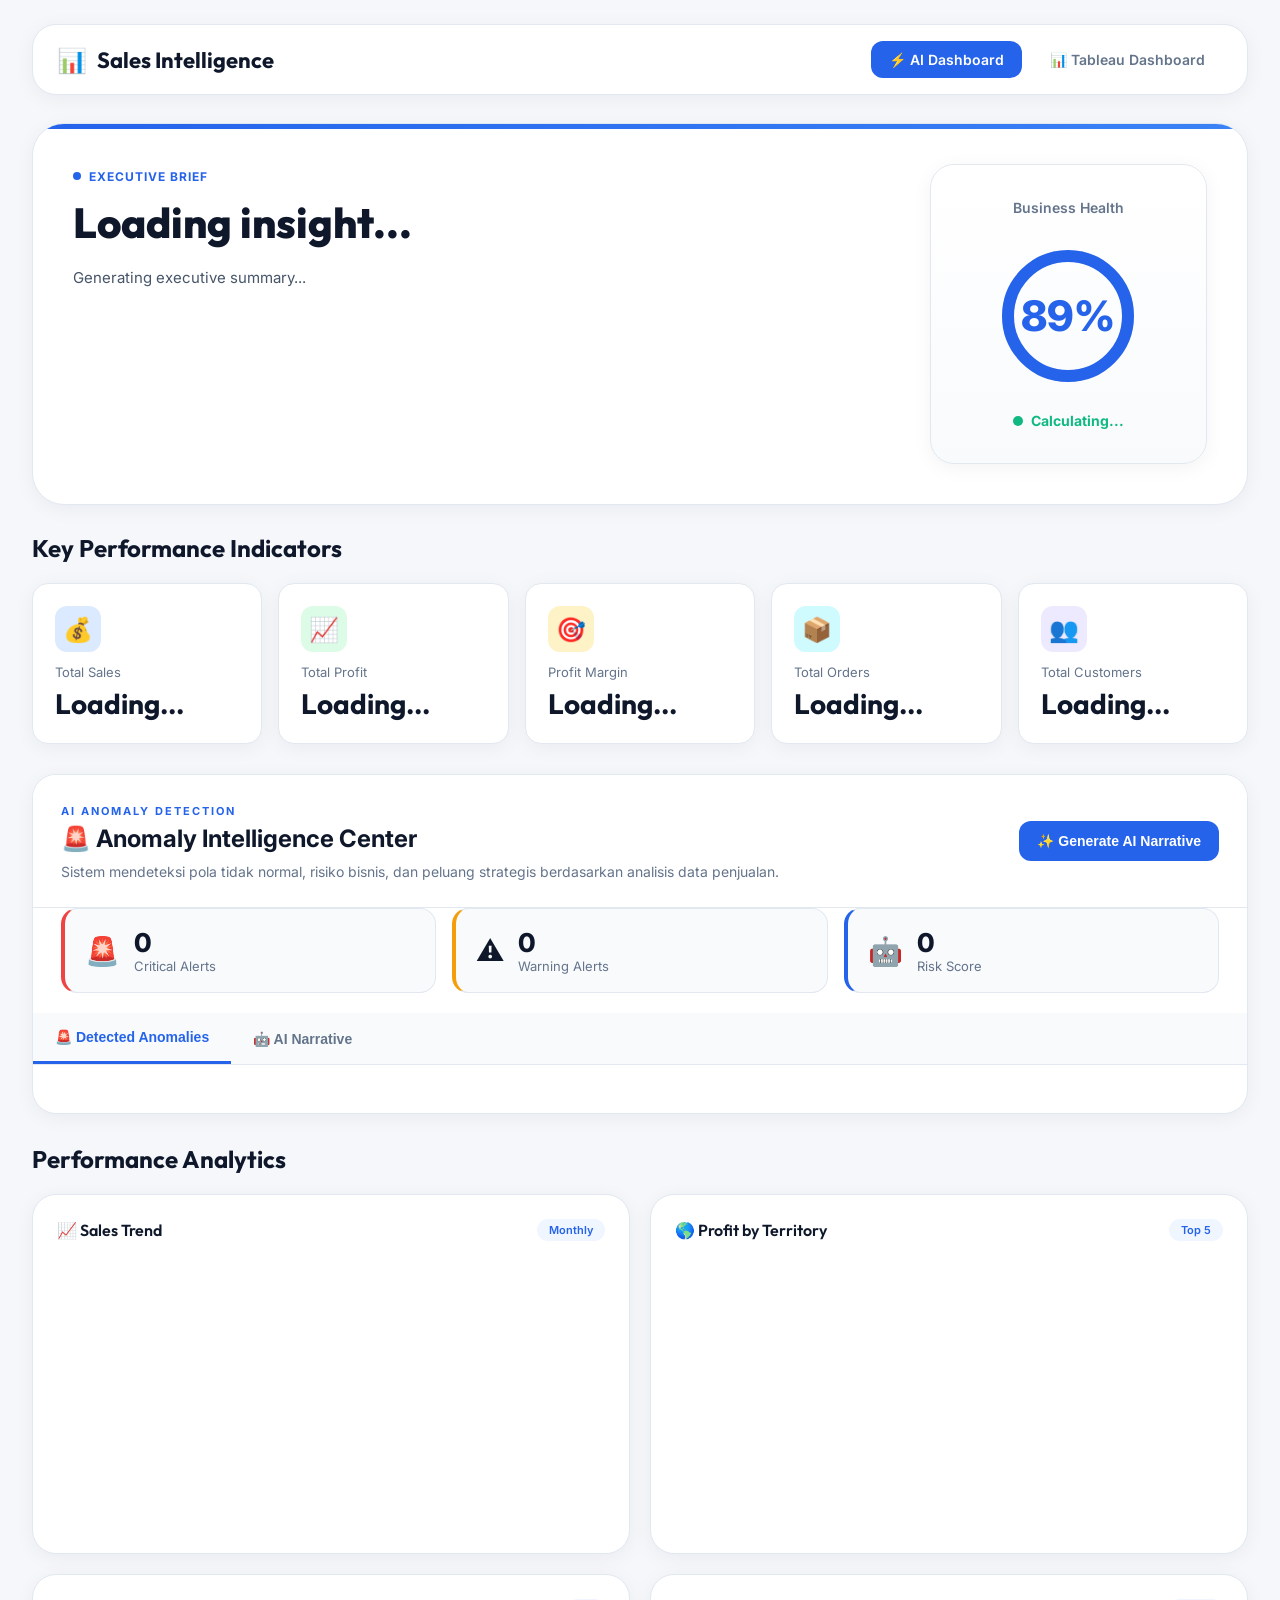
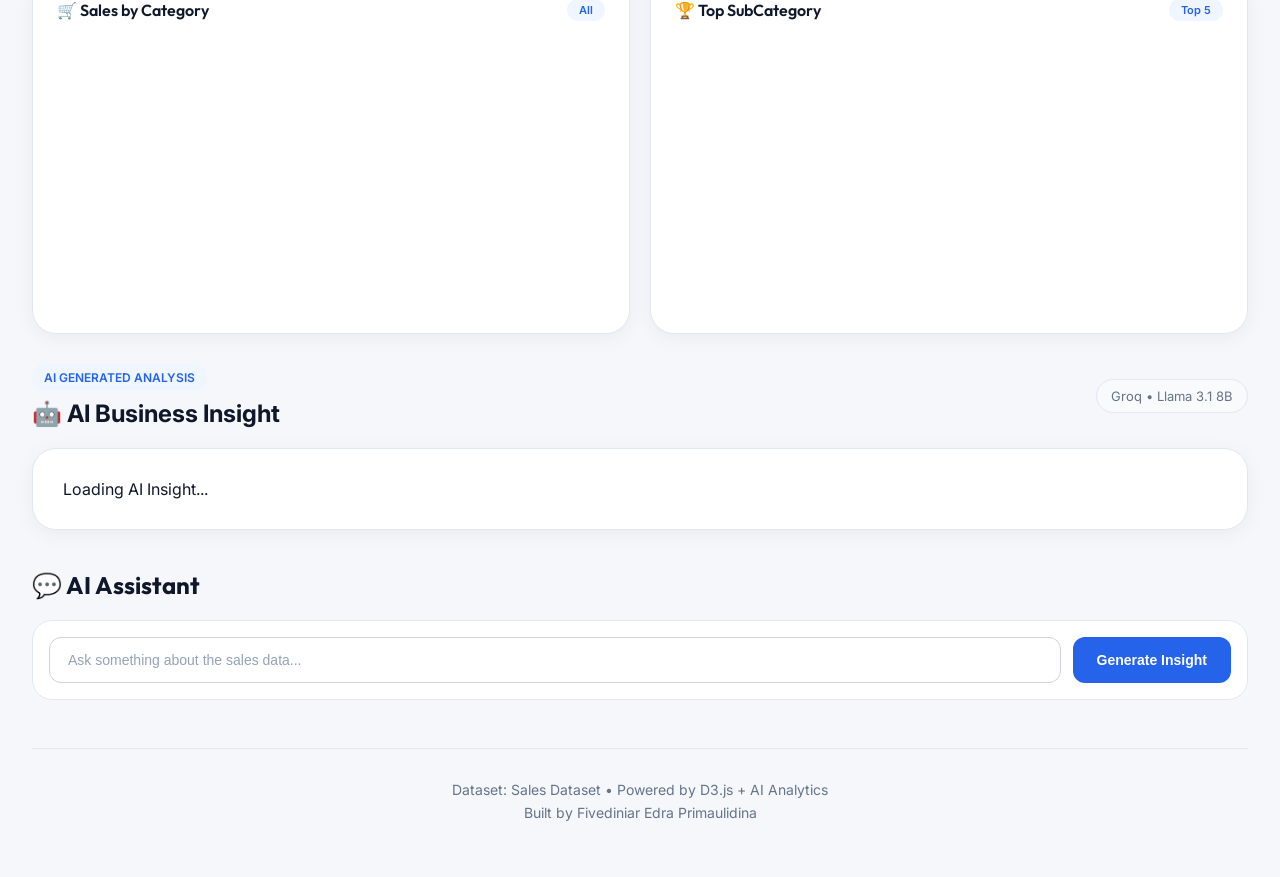
==== index.html @ 56bba413 "Add files via upload" ====
<!DOCTYPE html>

<html lang="en">

<head>

    <meta charset="UTF-8">

    <meta name="viewport" content="width=device-width, initial-scale=1.0">

    <title>
        Sales Intelligence Dashboard
    </title>

    <meta name="description"
        content="AI-powered sales analytics dashboard with real-time insights, KPIs, and business risk intelligence.">

    <link rel="preconnect" href="https://fonts.googleapis.com">
    <link rel="preconnect" href="https://fonts.gstatic.com" crossorigin>
    <link
        href="https://fonts.googleapis.com/css2?family=Inter:wght@400;500;600;700;800&family=Outfit:wght@600;700;800&display=swap"
        rel="stylesheet">

    <link rel="stylesheet" href="css/style.css">

    <script src="https://d3js.org/d3.v7.min.js"></script>

</head>

<body>

    <!-- ==========================
     NAVBAR
    =========================== -->

    <header class="navbar" id="navbar">

        <div class="logo">
            <span class="logo-icon">📊</span>
            <span>Sales Intelligence</span>
        </div>

        <nav>

            <a href="index.html" class="active" id="nav-dashboard">
                <span class="nav-icon">⚡</span>
                AI Dashboard
            </a>

            <a href="tableau.html" id="nav-tableau">
                <span class="nav-icon">📊</span>
                Tableau Dashboard
            </a>

        </nav>

    </header>

    <!-- ==========================
     EXECUTIVE BRIEF
    =========================== -->

    <section class="hero" id="heroSection">

        <div class="hero-left">

            <span class="tag">
                <span class="tag-dot"></span>
                EXECUTIVE BRIEF
            </span>

            <h1 id="hookTitle">
                Loading insight...
            </h1>

            <p id="executiveSummary">
                Generating executive summary...
            </p>

        </div>

        <div class="hero-right">

            <div class="score-card" id="scoreCard">

                <div class="score-label">
                    Business Health
                </div>

                <div class="score-ring">

                    <svg viewBox="0 0 160 160">

                        <circle class="ring-bg" cx="80" cy="80" r="60">
                        </circle>

                        <circle id="healthRing" class="ring-progress" cx="80" cy="80" r="60">
                        </circle>

                    </svg>

                    <h2 id="businessHealth">
                        89%
                    </h2>

                </div>

                <div class="score-status" id="healthStatus">
                    Calculating...
                </div>

            </div>

        </div>

    </section>

    <!-- ==========================
     KPI SECTION
    =========================== -->

    <section id="kpiSection">

        <h2 class="section-heading">
            Key Performance Indicators
        </h2>

        <div class="kpi-grid">

            <div class="kpi-card" id="kpiSales">
                <div class="kpi-icon kpi-icon-sales">💰</div>
                <p>Total Sales</p>
                <h2 id="totalSales">Loading...</h2>
            </div>

            <div class="kpi-card" id="kpiProfit">
                <div class="kpi-icon kpi-icon-profit">📈</div>
                <p>Total Profit</p>
                <h2 id="totalProfit">Loading...</h2>
            </div>

            <div class="kpi-card" id="kpiMargin">
                <div class="kpi-icon kpi-icon-margin">🎯</div>
                <p>Profit Margin</p>
                <h2 id="profitMargin">Loading...</h2>
            </div>

            <div class="kpi-card" id="kpiOrders">
                <div class="kpi-icon kpi-icon-orders">📦</div>
                <p>Total Orders</p>
                <h2 id="totalOrders">Loading...</h2>
            </div>

            <div class="kpi-card" id="kpiCustomers">
                <div class="kpi-icon kpi-icon-customers">👥</div>
                <p>Total Customers</p>
                <h2 id="totalCustomers">Loading...</h2>
            </div>

        </div>

    </section>

    <!-- ==========================
     RISK MONITOR
    =========================== -->

    <!-- ==========================
     ANOMALY DETECTION
=========================== -->

    <section class="anomaly-section">

        <div class="anomaly-header">

            <div>

                <span class="section-tag">

                    AI ANOMALY DETECTION

                </span>

                <h2>

                    🚨 Anomaly Intelligence Center

                </h2>

                <p class="anomaly-subtitle">

                    Sistem mendeteksi pola tidak normal,
                    risiko bisnis, dan peluang strategis
                    berdasarkan analisis data penjualan.

                </p>

            </div>

            <button id="generateNarrative">

                ✨ Generate AI Narrative

            </button>

        </div>

        <!-- SUMMARY -->

        <div class="anomaly-summary">

            <div class="summary-card critical">

                <span class="summary-icon">
                    🚨
                </span>

                <div>

                    <h3 id="criticalCount">

                        0

                    </h3>

                    <p>
                        Critical Alerts
                    </p>

                </div>

            </div>

            <div class="summary-card warning">

                <span class="summary-icon">
                    ⚠️
                </span>

                <div>

                    <h3 id="warningCount">

                        0

                    </h3>

                    <p>
                        Warning Alerts
                    </p>

                </div>

            </div>

            <div class="summary-card info">

                <span class="summary-icon">
                    🤖
                </span>

                <div>

                    <h3 id="anomalyScore">

                        0

                    </h3>

                    <p>
                        Risk Score
                    </p>

                </div>

            </div>

        </div>

        <!-- TAB -->

        <div class="anomaly-tabs">

            <button class="tab-btn active" onclick="showTab('anomaly')">

                🚨 Detected Anomalies

            </button>

            <button class="tab-btn" onclick="showTab('narrative')">

                🤖 AI Narrative

            </button>

        </div>

        <!-- ANOMALIES -->

        <div id="anomalyContainer" class="tab-content">

        </div>

        <!-- AI NARRATIVE -->

        <div id="narrativeContainer" class="tab-content" style="display:none;">

            <div class="ai-narrative">

                <h3>

                    🤖 AI Executive Analysis

                </h3>

                <p>

                    Klik tombol
                    <strong>
                        Generate AI Narrative
                    </strong>

                    untuk membuat analisis bisnis
                    otomatis berdasarkan data
                    penjualan dan anomali yang
                    terdeteksi.

                </p>

            </div>

        </div>

    </section>

    <!-- ==========================
     PERFORMANCE ANALYTICS
    =========================== -->

    <section id="analyticsSection">

        <h2 class="section-heading">
            Performance Analytics
        </h2>

        <div class="chart-grid">

            <div class="chart-card" id="chartTrend">
                <div class="chart-header">
                    <h3>📈 Sales Trend</h3>
                    <span class="chart-badge">Monthly</span>
                </div>
                <svg id="salesTrendChart"></svg>
            </div>

            <div class="chart-card" id="chartTerritory">
                <div class="chart-header">
                    <h3>🌎 Profit by Territory</h3>
                    <span class="chart-badge">Top 5</span>
                </div>
                <svg id="territoryChart"></svg>
            </div>

            <div class="chart-card" id="chartCategory">
                <div class="chart-header">
                    <h3>🛒 Sales by Category</h3>
                    <span class="chart-badge">All</span>
                </div>
                <svg id="categoryChart"></svg>
            </div>

            <div class="chart-card" id="chartSubcategory">
                <div class="chart-header">
                    <h3>🏆 Top SubCategory</h3>
                    <span class="chart-badge">Top 5</span>
                </div>
                <svg id="subcategoryChart"></svg>
            </div>

        </div>

    </section>

    <!-- ==========================
     AI INSIGHT + RECOMMENDATION
    =========================== -->

    <section class="ai-section">

        <div class="ai-header">

            <div>

                <span class="ai-tag">
                    AI GENERATED ANALYSIS
                </span>

                <h2>
                    🤖 AI Business Insight
                </h2>

            </div>

            <div class="ai-model">

                Groq • Llama 3.1 8B

            </div>

        </div>

        <div class="ai-card">

            <div id="insightContainer">

                Loading AI Insight...

            </div>

        </div>

    </section>

    <!-- ==========================
     AI ASSISTANT
    =========================== -->

    <section id="chatSection">

        <h2 class="section-heading">
            💬 AI Assistant
        </h2>

        <div class="chat-box" id="chatBox">

            <div class="chat-input-wrap">
                <input type="text" id="questionInput" placeholder="Ask something about the sales data...">
            </div>

            <button id="askButton">
                <span class="btn-icon">✨</span>
                Generate Insight
            </button>

        </div>

        <div id="chatResponse"></div>

    </section>

    <!-- ==========================
     FOOTER
    =========================== -->

    <footer id="footer">

        <div class="footer-content">

            <p>
                Dataset: Sales Dataset •
                Powered by D3.js + AI Analytics
            </p>

            <p class="footer-sub">
                Built by Fivediniar Edra Primaulidina
            </p>

        </div>

    </footer>

    <script src="js/ai.js"></script>
    <script src="js/app.js"></script>

</body>

</html>
---- css/style.css ----
/* ==========================
   DESIGN SYSTEM
========================== */

@import url('https://fonts.googleapis.com/css2?family=Inter:wght@400;500;600;700;800&family=Outfit:wght@600;700;800&display=swap');

:root {

    --bg-primary: #f5f7fb;
    --bg-secondary: #ffffff;

    --bg-card: #ffffff;
    --bg-card-hover: #f8fafc;
    --bg-glass: #ffffff;

    --border-subtle: #e2e8f0;
    --border-glow: #dbeafe;

    --text-primary: #0f172a;
    --text-secondary: #475569;
    --text-muted: #64748b;

    --accent-blue: #2563eb;
    --accent-blue-light: #3b82f6;

    --accent-cyan: #06b6d4;
    --accent-green: #10b981;
    --accent-amber: #f59e0b;
    --accent-red: #ef4444;
    --accent-purple: #8b5cf6;

    --gradient-hero:
        linear-gradient(135deg,
            #2563eb,
            #3b82f6);

    --radius-sm: 10px;
    --radius-md: 16px;
    --radius-lg: 24px;
    --radius-xl: 32px;

    --shadow-card:
        0 4px 20px rgba(15, 23, 42, .05);

    --shadow-hover:
        0 10px 30px rgba(37, 99, 235, .10);

    --transition:
        all .25s ease;
}

* {

    margin: 0;
    padding: 0;
    box-sizing: border-box;

}

body {

    font-family:
        'Inter',
        sans-serif;

    background:
        var(--bg-primary);

    color:
        var(--text-primary);

    padding:
        24px 32px;

    min-height:
        100vh;

    overflow-x:
        hidden;

}

/* HAPUS GLOW BACKGROUND */

body::before {

    display: none;

}

section {

    position: relative;

}

/* ==========================
   SECTION HEADINGS
========================== */

.section-heading {

    font-family:
        'Outfit',
        sans-serif;

    font-size:
        24px;

    font-weight:
        700;

    color:
        var(--text-primary);

    margin-bottom:
        20px;

}

/* ==========================
   NAVBAR
========================== */

.navbar {

    display:
        flex;

    justify-content:
        space-between;

    align-items:
        center;

    margin-bottom:
        28px;

    padding:
        16px 24px;

    background:
        white;

    border:
        1px solid var(--border-subtle);

    border-radius:
        var(--radius-lg);

    box-shadow:
        var(--shadow-card);

}

.logo {

    font-family:
        'Outfit',
        sans-serif;

    font-size:
        22px;

    font-weight:
        700;

    color:
        var(--text-primary);

    display:
        flex;

    align-items:
        center;

    gap:
        10px;

}

.logo-icon {

    font-size:
        24px;

}

nav {

    display:
        flex;

    gap:
        10px;

}

nav a {

    text-decoration:
        none;

    color:
        var(--text-muted);

    padding:
        10px 18px;

    border-radius:
        12px;

    transition:
        var(--transition);

    font-size:
        14px;

    font-weight:
        600;

}

nav a:hover {

    background:
        #eff6ff;

    color:
        var(--accent-blue);

}

nav a.active {

    background:
        var(--accent-blue);

    color:
        white;

}

/* ==========================
   HERO
========================== */

.hero {

    overflow: hidden;
    display:
        grid;

    grid-template-columns:
        3fr 1fr;

    gap:
        24px;

    padding:
        40px;

    margin-bottom:
        28px;

    background:
        white;

    border:
        1px solid var(--border-subtle);

    border-radius:
        var(--radius-xl);

    box-shadow:
        var(--shadow-card);

}

.hero::before {

    content: "";

    position: absolute;

    top: 0;

    left: 0;

    right: 0;

    height: 5px;

    background: linear-gradient(90deg,
            #2563eb,
            #3b82f6);

    border-radius: 32px 32px 0 0;

}

.hero::after {

    display: none;

}

.tag {

    display:
        inline-flex;

    align-items:
        center;

    gap:
        8px;

    color:
        var(--accent-blue);

    font-size:
        12px;

    font-weight:
        700;

    letter-spacing:
        1px;

}

.tag-dot {

    width:
        8px;

    height:
        8px;

    background:
        var(--accent-blue);

    border-radius:
        50%;

}

.hero h1 {

    font-family:
        'Outfit',
        sans-serif;

    margin-top:
        14px;

    font-size:
        42px;

    font-weight:
        800;

    line-height:
        1.2;

    color:
        var(--text-primary);

}

.hero p {

    margin-top:
        16px;

    color:
        var(--text-secondary);

    line-height:
        1.8;

    font-size:
        15px;

}

/* ==========================
   SCORE CARD
========================== */

/* ==========================
   BUSINESS HEALTH CARD
========================== */

.score-card {

    background:
        linear-gradient(180deg,
            #ffffff,
            #f8fafc);

    border:
        1px solid #e2e8f0;

    border-radius:
        24px;

    min-height:
        300px;

    display:
        flex;

    flex-direction:
        column;

    justify-content:
        center;

    align-items:
        center;

    padding:
        24px;

    box-shadow:
        0 4px 20px rgba(15, 23, 42, .05);

}

.score-label {

    font-size:
        14px;

    font-weight:
        600;

    color:
        #64748b;

    margin-bottom:
        20px;

}

/* ==========================
   DONUT CHART
========================== */

.score-ring {

    position:
        relative;

    width:
        160px;

    height:
        160px;

    margin-bottom:
        16px;

}

.score-ring svg {

    width:
        160px;

    height:
        160px;

    transform:
        rotate(-90deg);

}

.ring-bg {

    fill:
        none;

    stroke:
        #e2e8f0;

    stroke-width:
        12;

}

.ring-progress {

    fill:
        none;

    stroke:
        #2563eb;

    stroke-width:
        12;

    stroke-linecap:
        round;

    transition:
        stroke-dashoffset 1.2s ease;

}

/* ==========================
   PERCENTAGE
========================== */

.score-ring h2 {

    position:
        absolute;

    top:
        50%;

    left:
        50%;

    transform:
        translate(-50%, -50%);

    font-size:
        42px;

    font-weight:
        800;

    color:
        #2563eb;

    line-height:
        1;

}

/* ==========================
   STATUS
========================== */

.score-status {

    display:
        flex;

    align-items:
        center;

    gap:
        8px;

    font-size:
        14px;

    font-weight:
        700;

    color:
        #10b981;

}

.score-status::before {

    content:
        "";

    width:
        10px;

    height:
        10px;

    background:
        #10b981;

    border-radius:
        50%;

}

/* ==========================
   KPI CARDS
========================== */

.kpi-grid {

    display:
        grid;

    grid-template-columns:
        repeat(5, 1fr);

    gap:
        16px;

    margin-bottom:
        30px;

}

.kpi-card {

    background:
        white;

    border:
        1px solid var(--border-subtle);

    border-radius:
        var(--radius-md);

    padding:
        22px;

    box-shadow:
        var(--shadow-card);

    transition:
        var(--transition);

}

.kpi-card:hover {

    transform:
        translateY(-4px);

    box-shadow:
        var(--shadow-hover);

}

.kpi-card::after {

    display: none;

}

.kpi-icon {

    width:
        46px;

    height:
        46px;

    display:
        flex;

    align-items:
        center;

    justify-content:
        center;

    border-radius:
        12px;

    margin-bottom:
        12px;

    font-size:
        24px;

}

.kpi-icon-sales {
    background: #dbeafe;
}

.kpi-icon-profit {
    background: #dcfce7;
}

.kpi-icon-margin {
    background: #fef3c7;
}

.kpi-icon-orders {
    background: #cffafe;
}

.kpi-icon-customers {
    background: #ede9fe;
}

.kpi-card p {

    color:
        var(--text-muted);

    font-size:
        13px;

    margin-bottom:
        6px;

}

.kpi-card h2 {

    font-family:
        'Outfit',
        sans-serif;

    font-size:
        28px;

    font-weight:
        700;

    color:
        var(--text-primary);

}


/* ==========================
   CHART SECTION
========================== */

.chart-grid {

    display: grid;

    grid-template-columns:
        repeat(2, 1fr);

    gap: 20px;

    margin-bottom: 30px;

}

.chart-card {

    background: white;

    border: 1px solid var(--border-subtle);

    border-radius: var(--radius-lg);

    padding: 24px;

    box-shadow: var(--shadow-card);

    min-height: 360px;

    transition: var(--transition);

}

.chart-card:hover {

    box-shadow: var(--shadow-hover);

}

.chart-header {

    display: flex;

    justify-content: space-between;

    align-items: center;

    margin-bottom: 16px;

}

.chart-header h3 {

    font-family: 'Outfit', sans-serif;

    font-size: 16px;

    font-weight: 600;

    color: var(--text-primary);

}

.chart-badge {

    background: #eff6ff;

    color: var(--accent-blue);

    padding: 4px 12px;

    border-radius: 999px;

    font-size: 11px;

    font-weight: 600;

}

/* D3 axis styling for light theme */

.chart-card .tick text {

    fill: #64748b;

    font-size: 11px;

}

.chart-card .tick line,
.chart-card .domain {

    stroke: #e2e8f0;

}

/* ==========================
   SUMMARY CARDS
========================== */

.anomaly-summary {

    display: grid;

    grid-template-columns: repeat(3, 1fr);

    gap: 16px;

    padding: 0 28px 20px;

}

.summary-card {

    background: #f8fafc;

    border: 1px solid #e2e8f0;

    border-radius: 16px;

    padding: 18px 20px;

    display: flex;

    align-items: center;

    gap: 14px;

}

.summary-icon {

    font-size: 28px;

}

.summary-card h3 {

    font-size: 26px;

    font-weight: 800;

    color: #0f172a;

}

.summary-card p {

    font-size: 13px;

    color: #64748b;

}

.summary-card.critical {

    border-left: 4px solid #ef4444;

}

.summary-card.warning {

    border-left: 4px solid #f59e0b;

}

.summary-card.info {

    border-left: 4px solid #2563eb;

}

.anomaly-subtitle {

    color: #64748b;

    font-size: 14px;

    line-height: 1.6;

    margin-top: 8px;

}

.section-tag {

    display: inline-block;

    color: #2563eb;

    font-size: 11px;

    font-weight: 700;

    letter-spacing: 2px;

    text-transform: uppercase;

    margin-bottom: 6px;

}

/* ==========================
   BUSINESS ALERTS
========================== */

.anomaly-section {

    background: #ffffff;

    border: 1px solid #e2e8f0;

    border-radius: 24px;

    margin-bottom: 30px;

    overflow: hidden;

    box-shadow:
        0 4px 20px rgba(15, 23, 42, .05);

}

/* ==========================
   HEADER
========================== */

.anomaly-header {

    display: flex;

    justify-content: space-between;

    align-items: center;

    padding: 24px 28px;

    border-bottom: 1px solid #e2e8f0;

    background: #ffffff;

}

.anomaly-title {

    display: flex;

    align-items: center;

    gap: 14px;

}

.anomaly-title h2 {

    font-size: 24px;

    font-weight: 700;

    color: #0f172a;

}

#alertCount {

    display: flex;

    gap: 10px;

    align-items: center;

}

/* ==========================
   STATUS BADGE
========================== */

.anomaly-pill {

    padding: 6px 14px;

    border-radius: 999px;

    font-size: 12px;

    font-weight: 600;

}

.anomaly-pill.critical {

    background: #fee2e2;

    color: #dc2626;

}

.anomaly-pill.warning {

    background: #fff7ed;

    color: #ea580c;

}

/* ==========================
   BUTTON
========================== */

#generateNarrative {

    background: #2563eb;

    color: white;

    border: none;

    padding: 12px 18px;

    border-radius: 12px;

    font-size: 14px;

    font-weight: 600;

    cursor: pointer;

    transition: .2s;

}

#generateNarrative:hover {

    background: #1d4ed8;

}

/* ==========================
   TABS
========================== */

.anomaly-tabs {

    display: flex;

    border-bottom: 1px solid #e2e8f0;

    background: #f8fafc;

}

.tab-btn {

    background: transparent;

    border: none;

    padding: 16px 22px;

    cursor: pointer;

    font-size: 14px;

    font-weight: 600;

    color: #64748b;

    transition: .2s;

}

.tab-btn:hover {

    color: #2563eb;

}

.tab-btn.active {

    color: #2563eb;

    border-bottom: 3px solid #2563eb;

}

/* ==========================
   CONTENT
========================== */

.tab-content {

    padding: 24px;

}

/* ==========================
   ANOMALY CARD
========================== */

.anomaly-item {

    background: #ffffff;

    border: 1px solid #e2e8f0;

    border-left: 4px solid #2563eb;

    border-radius: 14px;

    padding: 18px 20px;

    margin-bottom: 14px;

    transition: .2s;

}

.anomaly-item:hover {

    background: #f8fafc;

}

.anomaly-item:last-child {

    margin-bottom: 0;

}

.anomaly-item h4 {

    margin-bottom: 8px;

    font-size: 16px;

    font-weight: 700;

    color: #0f172a;

}

.anomaly-item p {

    color: #64748b;

    line-height: 1.7;

    font-size: 14px;

}

/* ==========================
   CRITICAL ALERT
========================== */

.anomaly-item.critical {

    border-left-color: #dc2626;

}

.anomaly-item.warning {

    border-left-color: #f59e0b;

}

/* ==========================
   NARRATIVE
========================== */

.ai-narrative {

    background: #f8fafc;

    border: 1px solid #e2e8f0;

    border-radius: 16px;

    padding: 24px;

    color: #334155;

    line-height: 1.9;

    font-size: 15px;

}

.ai-narrative h3 {

    color: #0f172a;

    font-size: 18px;

    margin-bottom: 12px;

}

.ai-narrative strong {

    color: #2563eb;

}

/* ==========================
   RESPONSIVE
========================== */

@media (max-width: 768px) {

    .anomaly-header {

        flex-direction: column;

        align-items: flex-start;

        gap: 16px;

    }

    .anomaly-title {

        flex-direction: column;

        align-items: flex-start;

        gap: 10px;

    }

    .anomaly-tabs {

        overflow-x: auto;

    }

    .tab-btn {

        white-space: nowrap;

    }

}

/* ==========================
   BUSINESS INSIGHTS
========================== */

.ai-section {

    margin-bottom: 40px;

}

.ai-header {

    display: flex;

    justify-content: space-between;

    align-items: center;

    margin-bottom: 20px;

}

.ai-tag {

    display: inline-block;

    padding: 6px 12px;

    background: #eff6ff;

    color: #2563eb;

    border-radius: 999px;

    font-size: 12px;

    font-weight: 600;

    margin-bottom: 8px;

}

.ai-model {

    background: #f8fafc;

    border: 1px solid #e2e8f0;

    padding: 8px 14px;

    border-radius: 999px;

    font-size: 13px;

    color: #64748b;

}

.ai-card {

    background: #ffffff;

    border: 1px solid #e2e8f0;

    border-radius: 24px;

    padding: 30px;

    box-shadow:
        0 4px 20px rgba(15, 23, 42, .05);

}

/* ==========================
   INSIGHT ITEM
========================== */

.insight-item {

    margin-bottom: 28px;

}

.insight-item:last-child {

    margin-bottom: 0;

}

.insight-title {

    font-size: 18px;

    font-weight: 700;

    color: #0f172a;

    margin-bottom: 12px;

}

.insight-text {

    color: #475569;

    line-height: 1.8;

    margin-bottom: 14px;

}

.recommendation-box {

    background: #f8fafc;

    border-left: 4px solid #2563eb;

    padding: 16px;

    border-radius: 12px;

}

.recommendation-box h4 {

    color: #2563eb;

    margin-bottom: 10px;

}

.recommendation-box ul {

    padding-left: 18px;

}

.recommendation-box li {

    color: #475569;

    margin-bottom: 8px;

}

/* ==========================
   ASSISTANT
========================== */

.chat-box {

    background: #ffffff;

    border: 1px solid #e2e8f0;

    border-radius: 20px;

    padding: 16px;

    display: flex;

    gap: 12px;

}

.chat-input-wrap {

    flex: 1;

}

.chat-box input {

    width: 100%;

    background: #ffffff;

    border: 1px solid #d1d5db;

    color: #0f172a;

    padding: 14px 18px;

    border-radius: 12px;

    outline: none;

    font-size: 14px;

    transition: .2s;

}

.chat-box input:focus {

    border-color: #2563eb;

    box-shadow:
        0 0 0 3px rgba(37, 99, 235, .12);

}

.chat-box input::placeholder {

    color: #94a3b8;

}

.chat-box button {

    border: none;

    background: #2563eb;

    color: white;

    padding: 14px 24px;

    border-radius: 12px;

    cursor: pointer;

    font-size: 14px;

    font-weight: 600;

    transition: .2s;

}

.chat-box button:hover {

    background: #1d4ed8;

}

.btn-icon {

    display: none;

}

#chatResponse {

    margin-top: 16px;

    color: #475569;

    font-size: 14px;

    line-height: 1.8;

}

/* ==========================
   FOOTER
========================== */

footer {

    text-align: center;

    margin-top: 48px;

    padding: 32px;

    border-top: 1px solid #e2e8f0;

}

.footer-content p {

    color: #64748b;

    font-size: 14px;

}

.footer-sub {

    margin-top: 6px;

    font-size: 12px;

    color: #94a3b8;

}

/* ==========================
   TOOLTIP
========================== */

#tooltip {

    position: absolute;

    min-width: 180px;

    max-width: 280px;

    background: #ffffff;

    border: 1px solid #e2e8f0;

    border-radius: 12px;

    padding: 14px 16px;

    color: #0f172a;

    font-size: 13px;

    line-height: 1.6;

    pointer-events: none;

    opacity: 0;

    transition: .15s;

    box-shadow:
        0 10px 30px rgba(0, 0, 0, .08);

    z-index: 99999;

}

#tooltip.show {

    opacity: 1;

}

#tooltip .tooltip-title {

    display: block;

    margin-bottom: 8px;

    font-size: 14px;

    font-weight: 700;

    color: #0f172a;

}

#tooltip .tooltip-label {

    color: #64748b;

    font-size: 12px;

}

#tooltip .tooltip-value {

    color: #2563eb;

    font-weight: 700;

}

.tooltip-profit {

    color: #10b981 !important;

    font-weight: 700;

}

.tooltip-loss {

    color: #ef4444 !important;

    font-weight: 700;

}

/* ==========================
   SIMPLE ANIMATION
========================== */

@keyframes fadeInUp {

    from {

        opacity: 0;

        transform: translateY(12px);

    }

    to {

        opacity: 1;

        transform: translateY(0);

    }

}

.hero,
.kpi-card,
.chart-card,
.anomaly-section,
.ai-card {

    animation:
        fadeInUp .4s ease;

}

/* ==========================
   SCROLLBAR
========================== */

::-webkit-scrollbar {

    width: 8px;

}

::-webkit-scrollbar-track {

    background: #f8fafc;

}

::-webkit-scrollbar-thumb {

    background: #cbd5e1;

    border-radius: 999px;

}

::-webkit-scrollbar-thumb:hover {

    background: #94a3b8;

}

/* ==========================
   RESPONSE
========================== */

.ai-error {

    margin-top: 15px;

    padding: 12px;

    border-radius: 12px;

    background: #fef2f2;

    color: #dc2626;

}

.ai-success {

    margin-top: 15px;

    padding: 12px;

    border-radius: 12px;

    background: #ecfdf5;

    color: #059669;

}

/* ==========================
   RESPONSIVE
========================== */

@media (max-width:1200px) {

    .kpi-grid {

        grid-template-columns:
            repeat(3, 1fr);

    }

}

@media (max-width:768px) {

    body {

        padding: 16px;

    }

    .navbar {

        flex-direction: column;

        gap: 12px;

    }

    .hero {

        grid-template-columns: 1fr;

    }

    .hero h1 {

        font-size: 28px;

    }

    .chart-grid {

        grid-template-columns: 1fr;

    }

    .kpi-grid {

        grid-template-columns:
            repeat(2, 1fr);

    }

    .chat-box {

        flex-direction: column;

    }

}
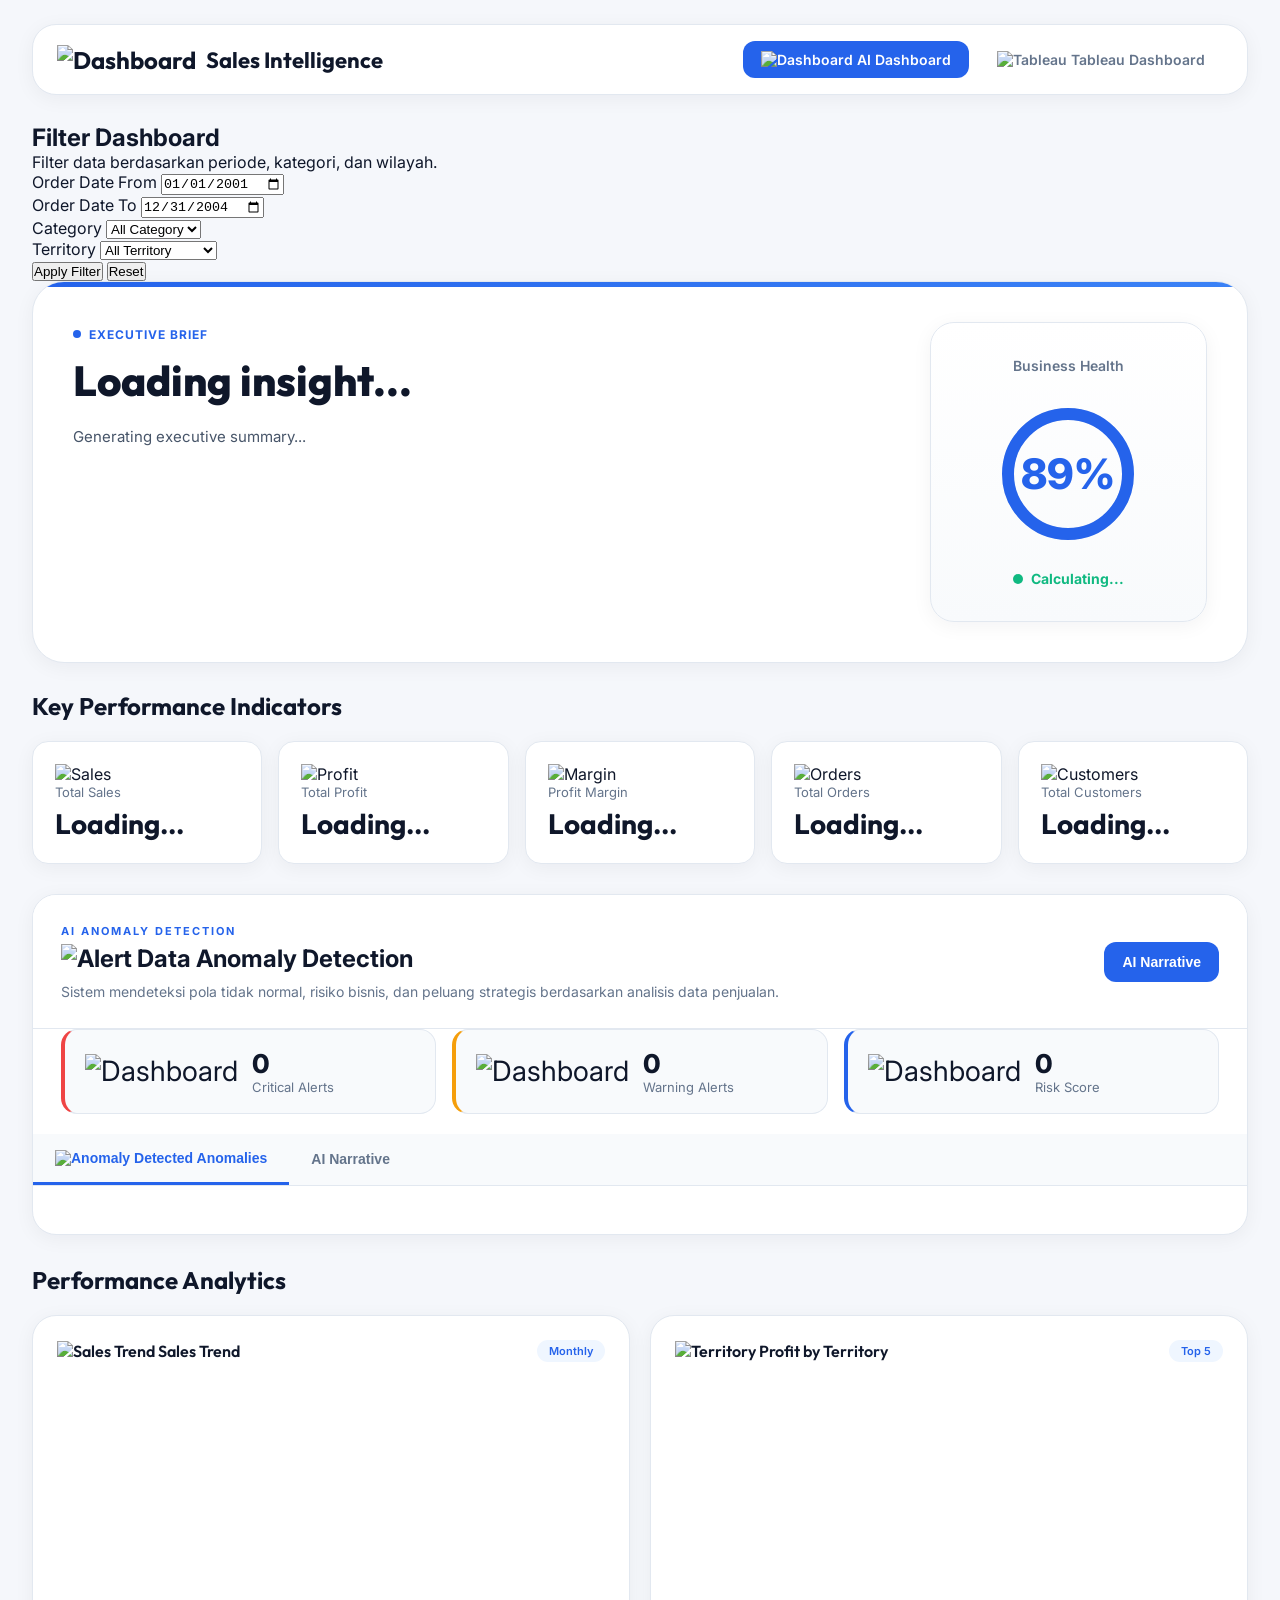
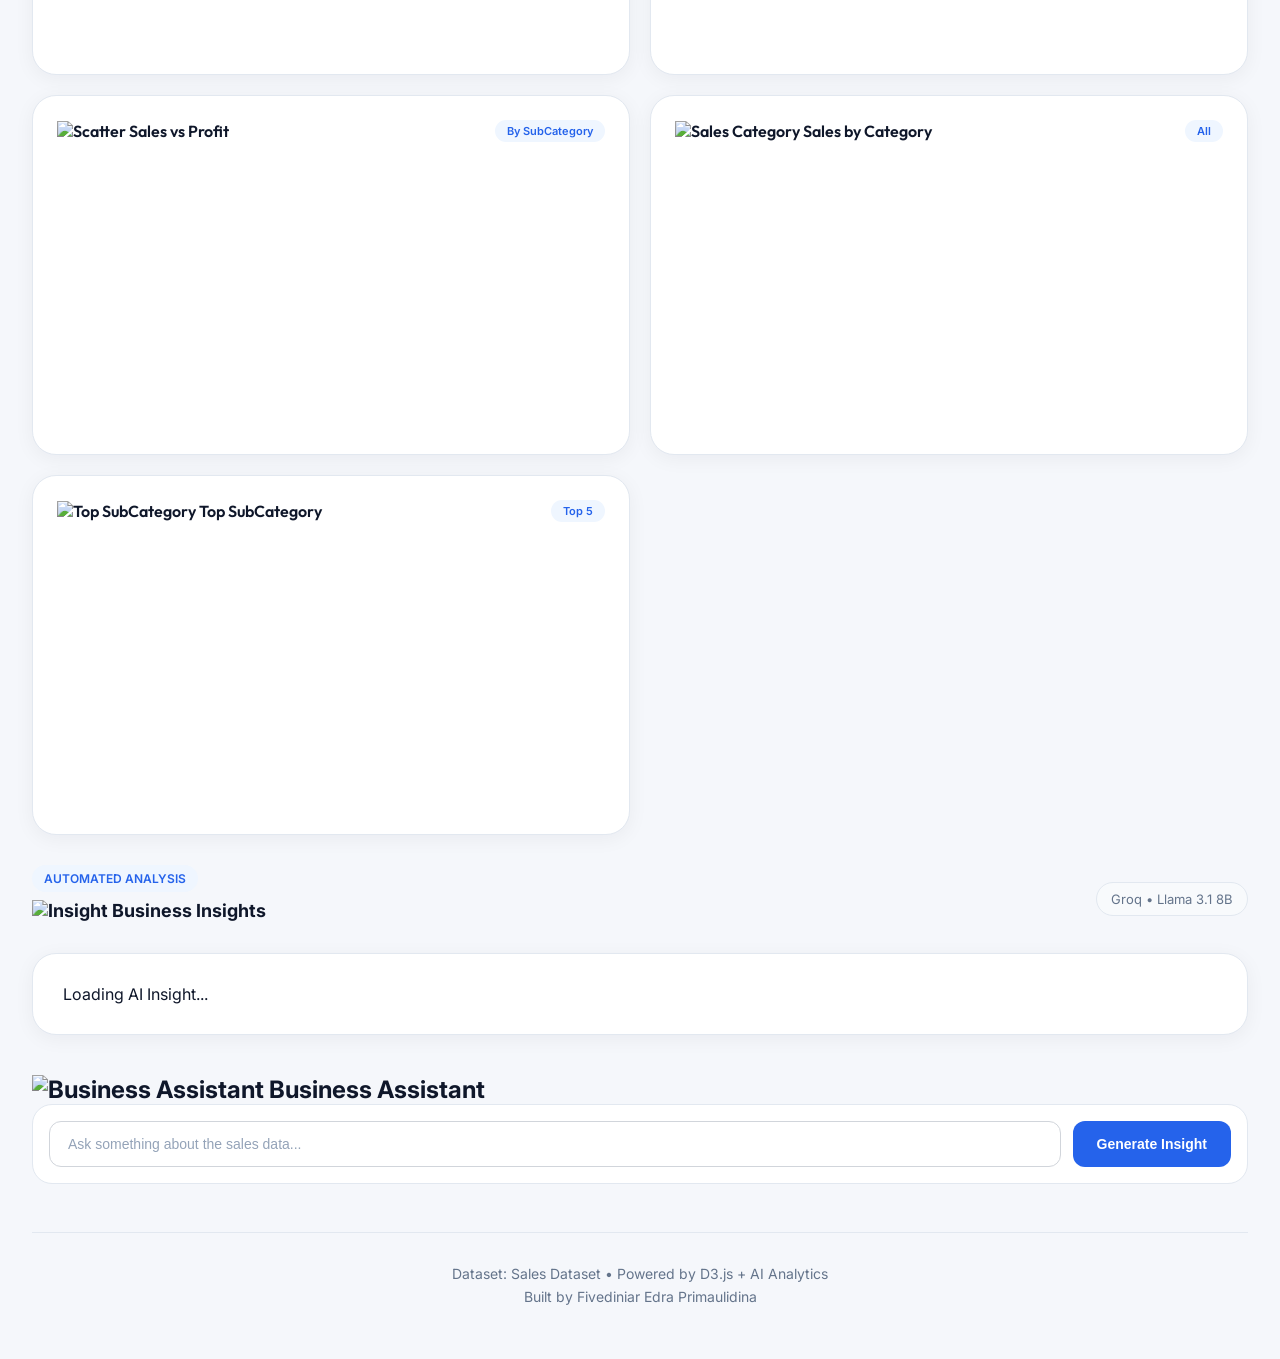
==== commit 27a8f4d3: "Update index.html" ====
--- a/index.html
+++ b/index.html
@@ -36,25 +36,162 @@
     <header class="navbar" id="navbar">
 
         <div class="logo">
-            <span class="logo-icon">📊</span>
+            <img src="assets/dasboard.png" class="logo-icon" alt="Dashboard">
             <span>Sales Intelligence</span>
         </div>
 
         <nav>
 
             <a href="index.html" class="active" id="nav-dashboard">
-                <span class="nav-icon">⚡</span>
+                <img src="assets/dasboard.png" class="nav-icon-img" alt="Dashboard">
                 AI Dashboard
             </a>
 
             <a href="tableau.html" id="nav-tableau">
-                <span class="nav-icon">📊</span>
+                <img src="assets/tableau.png" class="nav-icon-img" alt="Tableau">
                 Tableau Dashboard
             </a>
 
         </nav>
 
     </header>
+
+    <!-- ==========================
+     FILTER SECTION
+=========================== -->
+
+    <section class="filter-section">
+
+        <div class="filter-wrap">
+
+            <div class="filter-header">
+
+                <h2>
+                    Filter Dashboard
+                </h2>
+
+                <p>
+                    Filter data berdasarkan periode, kategori, dan wilayah.
+                </p>
+
+            </div>
+
+            <div class="filter-grid">
+
+                <div class="filter-group">
+
+                    <label>Order Date From</label>
+
+                    <input type="date" id="dateFrom" value="2001-01-01">
+
+                </div>
+
+                <div class="filter-group">
+
+                    <label>Order Date To</label>
+
+                    <input type="date" id="dateTo" value="2004-12-31">
+
+                </div>
+
+                <div class="filter-group">
+
+                    <label>Category</label>
+
+                    <select id="selCategory">
+
+                        <option value="">
+                            All Category
+                        </option>
+
+                        <option value="Bikes">
+                            Bikes
+                        </option>
+
+                        <option value="Accessories">
+                            Accessories
+                        </option>
+
+                        <option value="Clothing">
+                            Clothing
+                        </option>
+
+                    </select>
+
+                </div>
+
+                <div class="filter-group">
+
+                    <label>Territory</label>
+
+                    <select id="selTerritory">
+
+                        <option value="">
+                            All Territory
+                        </option>
+
+                        <option value="Australia">
+                            Australia
+                        </option>
+
+                        <option value="Canada">
+                            Canada
+                        </option>
+
+                        <option value="Germany">
+                            Germany
+                        </option>
+
+                        <option value="France">
+                            France
+                        </option>
+
+                        <option value="United Kingdom">
+                            United Kingdom
+                        </option>
+
+                        <option value="Southwest">
+                            Southwest
+                        </option>
+
+                        <option value="Northwest">
+                            Northwest
+                        </option>
+
+                        <option value="Northeast">
+                            Northeast
+                        </option>
+
+                        <option value="Southeast">
+                            Southeast
+                        </option>
+
+                    </select>
+
+                </div>
+
+            </div>
+
+            <div class="filter-actions">
+
+                <button id="applyFilterBtn">
+
+                    Apply Filter
+
+                </button>
+
+                <button id="resetFilterBtn">
+
+                    Reset
+
+                </button>
+
+            </div>
+
+        </div>
+
+    </section>
+
 
     <!-- ==========================
      EXECUTIVE BRIEF
@@ -128,31 +265,31 @@
         <div class="kpi-grid">
 
             <div class="kpi-card" id="kpiSales">
-                <div class="kpi-icon kpi-icon-sales">💰</div>
+                <img src="assets/sales.png" class="kpi-icon-img" alt="Sales">
                 <p>Total Sales</p>
                 <h2 id="totalSales">Loading...</h2>
             </div>
 
             <div class="kpi-card" id="kpiProfit">
-                <div class="kpi-icon kpi-icon-profit">📈</div>
+                <img src="assets/profit.png" class="kpi-icon-img" alt="Profit">
                 <p>Total Profit</p>
                 <h2 id="totalProfit">Loading...</h2>
             </div>
 
             <div class="kpi-card" id="kpiMargin">
-                <div class="kpi-icon kpi-icon-margin">🎯</div>
+                <img src="assets/margin.png" class="kpi-icon-img" alt="Margin">
                 <p>Profit Margin</p>
                 <h2 id="profitMargin">Loading...</h2>
             </div>
 
             <div class="kpi-card" id="kpiOrders">
-                <div class="kpi-icon kpi-icon-orders">📦</div>
+                <img src="assets/order.png" class="kpi-icon-img" alt="Orders">
                 <p>Total Orders</p>
                 <h2 id="totalOrders">Loading...</h2>
             </div>
 
             <div class="kpi-card" id="kpiCustomers">
-                <div class="kpi-icon kpi-icon-customers">👥</div>
+                <img src="assets/customer.png" class="kpi-icon-img" alt="Customers">
                 <p>Total Customers</p>
                 <h2 id="totalCustomers">Loading...</h2>
             </div>
@@ -181,9 +318,11 @@
 
                 </span>
 
-                <h2>
-
-                    🚨 Anomaly Intelligence Center
+                <h2 class="anomaly-title-text">
+
+                    <img src="assets/alert.png" alt="Alert" class="title-icon">
+
+                    Data Anomaly Detection
 
                 </h2>
 
@@ -199,7 +338,9 @@
 
             <button id="generateNarrative">
 
-                ✨ Generate AI Narrative
+                <img src="assets/ainarrative.png" alt="AI Narrative" class="btn-icon">
+
+                AI Narrative
 
             </button>
 
@@ -211,9 +352,7 @@
 
             <div class="summary-card critical">
 
-                <span class="summary-icon">
-                    🚨
-                </span>
+                <img src="assets/alert.png" class="summary-icon" alt="Dashboard">
 
                 <div>
 
@@ -233,9 +372,7 @@
 
             <div class="summary-card warning">
 
-                <span class="summary-icon">
-                    ⚠️
-                </span>
+                <img src="assets/warning.png" class="summary-icon" alt="Dashboard">
 
                 <div>
 
@@ -255,9 +392,7 @@
 
             <div class="summary-card info">
 
-                <span class="summary-icon">
-                    🤖
-                </span>
+                <img src="assets/ai.png" class="summary-icon" alt="Dashboard">
 
                 <div>
 
@@ -283,13 +418,17 @@
 
             <button class="tab-btn active" onclick="showTab('anomaly')">
 
-                🚨 Detected Anomalies
+                <img src="assets/alert.png" class="tab-icon" alt="Anomaly">
+
+                Detected Anomalies
 
             </button>
 
             <button class="tab-btn" onclick="showTab('narrative')">
 
-                🤖 AI Narrative
+                <img src="assets/ai.png" alt="AI Narrative" class="btn-icon">
+
+                AI Narrative
 
             </button>
 
@@ -346,35 +485,113 @@
         <div class="chart-grid">
 
             <div class="chart-card" id="chartTrend">
+
                 <div class="chart-header">
-                    <h3>📈 Sales Trend</h3>
-                    <span class="chart-badge">Monthly</span>
-                </div>
+
+                    <h3>
+
+                        <img src="assets/profit.png" class="chart-title-icon1" alt="Sales Trend">
+
+                        Sales Trend
+
+                    </h3>
+
+                    <span class="chart-badge">
+                        Monthly
+                    </span>
+
+                </div>
+
                 <svg id="salesTrendChart"></svg>
+
             </div>
 
             <div class="chart-card" id="chartTerritory">
+
                 <div class="chart-header">
-                    <h3>🌎 Profit by Territory</h3>
-                    <span class="chart-badge">Top 5</span>
-                </div>
+
+                    <h3>
+
+                        <img src="assets/territory.png" class="chart-title-icon1" alt="Territory">
+
+                        Profit by Territory
+
+                    </h3>
+
+                    <span class="chart-badge">
+                        Top 5
+                    </span>
+
+                </div>
+
                 <svg id="territoryChart"></svg>
+
+            </div>
+
+            <div class="chart-card" id="chartScatter">
+
+                <div class="chart-header">
+
+                    <h3>
+
+                        <img src="assets/profit.png" class="chart-title-icon1" alt="Scatter">
+
+                        Sales vs Profit
+
+                    </h3>
+
+                    <span class="chart-badge">
+                        By SubCategory
+                    </span>
+
+                </div>
+
+                <svg id="scatterChart"></svg>
+
             </div>
 
             <div class="chart-card" id="chartCategory">
+
                 <div class="chart-header">
-                    <h3>🛒 Sales by Category</h3>
-                    <span class="chart-badge">All</span>
-                </div>
+
+                    <h3>
+
+                        <img src="assets/cart.png" class="chart-title-icon1" alt="Sales Category">
+
+                        Sales by Category
+
+                    </h3>
+
+                    <span class="chart-badge">
+                        All
+                    </span>
+
+                </div>
+
                 <svg id="categoryChart"></svg>
+
             </div>
 
             <div class="chart-card" id="chartSubcategory">
+
                 <div class="chart-header">
-                    <h3>🏆 Top SubCategory</h3>
-                    <span class="chart-badge">Top 5</span>
-                </div>
+
+                    <h3>
+
+                        <img src="assets/TopSubCategory.png" class="chart-title-icon1" alt="Top SubCategory">
+
+                        Top SubCategory
+
+                    </h3>
+
+                    <span class="chart-badge">
+                        Top 5
+                    </span>
+
+                </div>
+
                 <svg id="subcategoryChart"></svg>
+
             </div>
 
         </div>
@@ -392,11 +609,15 @@
             <div>
 
                 <span class="ai-tag">
-                    AI GENERATED ANALYSIS
+                    AUTOMATED ANALYSIS
                 </span>
 
-                <h2>
-                    🤖 AI Business Insight
+                <h2 class="insight-title">
+
+                    <img src="assets/ai.png" class="title-icon2" alt="Insight">
+
+                    Business Insights
+
                 </h2>
 
             </div>
@@ -427,8 +648,12 @@
 
     <section id="chatSection">
 
-        <h2 class="section-heading">
-            💬 AI Assistant
+        <h2 class="section-heading1">
+
+            <img src="assets/message.png" class="section-icon1" alt="Business Assistant">
+
+            Business Assistant
+
         </h2>
 
         <div class="chat-box" id="chatBox">
@@ -438,7 +663,7 @@
             </div>
 
             <button id="askButton">
-                <span class="btn-icon">✨</span>
+                <img src="assets/ainarrative.png" alt="AI Narrative" class="btn-icon">
                 Generate Insight
             </button>
 
@@ -474,4 +699,4 @@
 
 </body>
 
-</html>+</html>
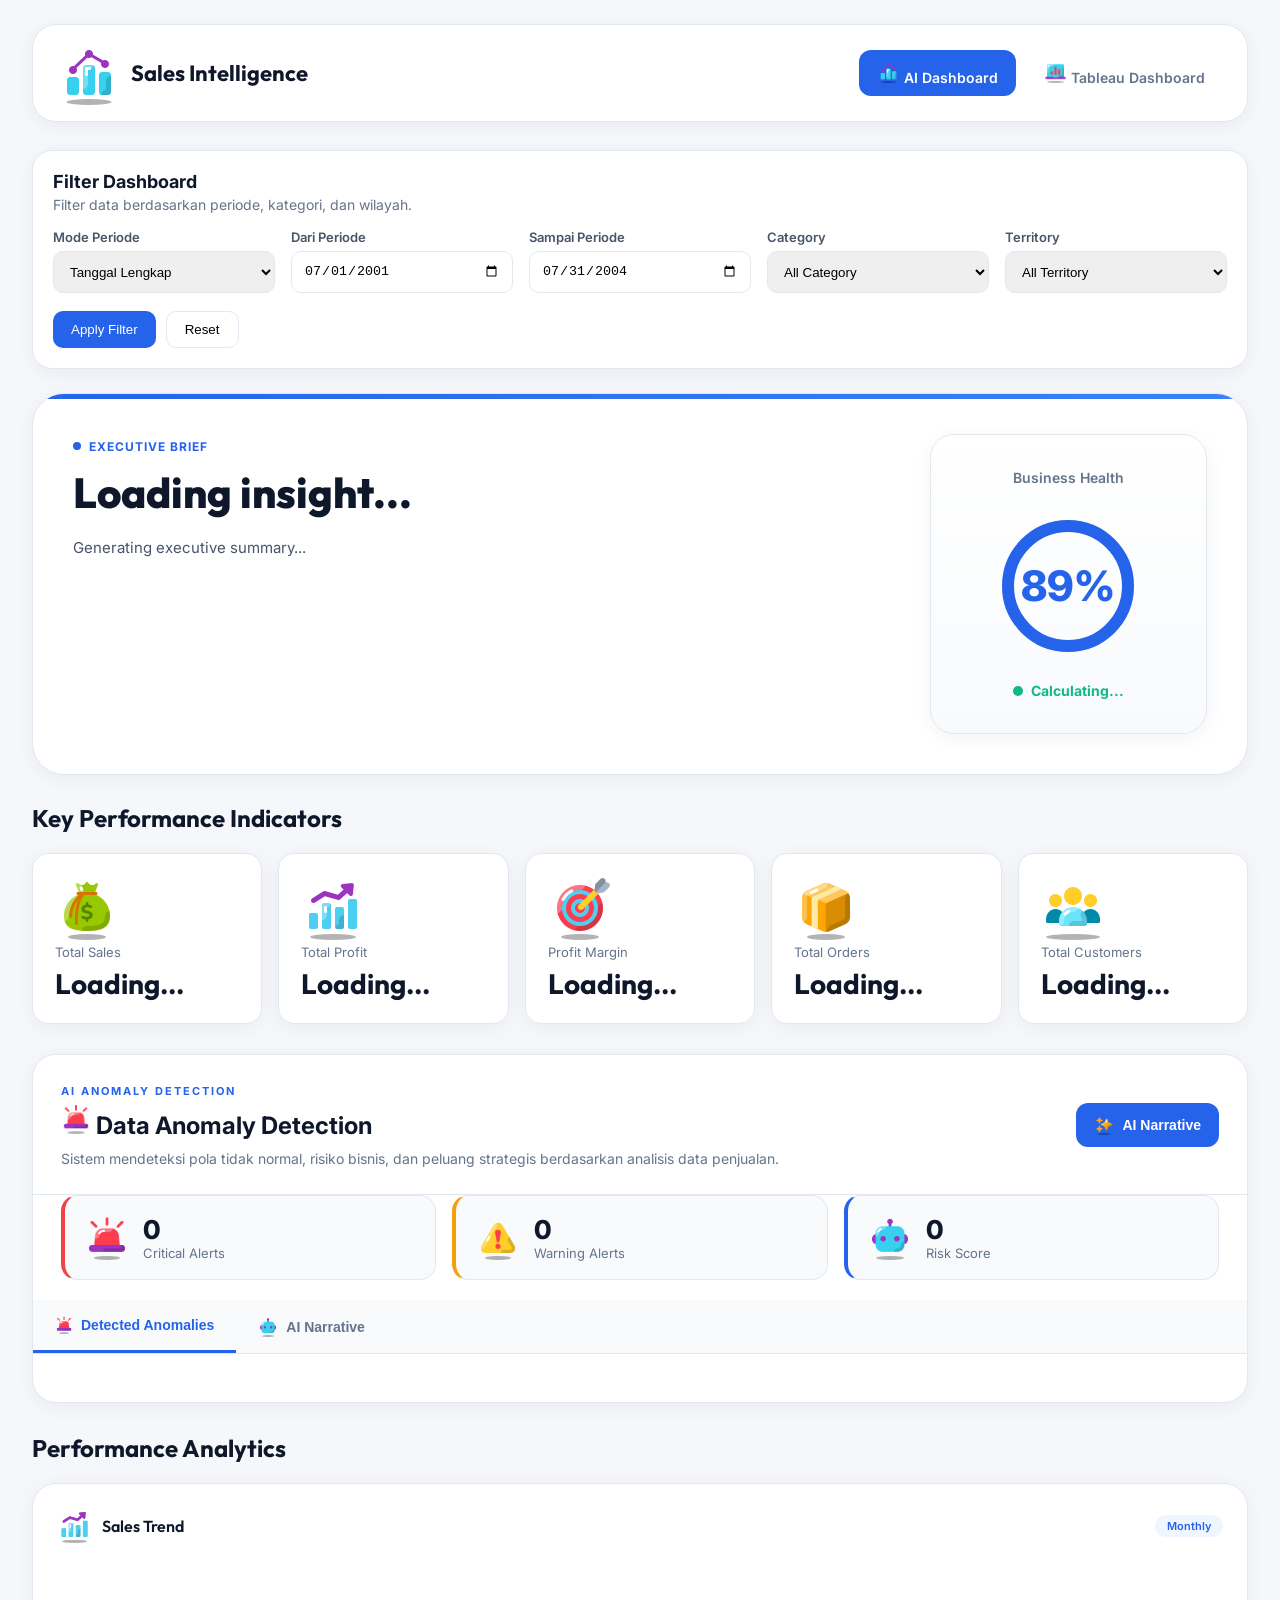
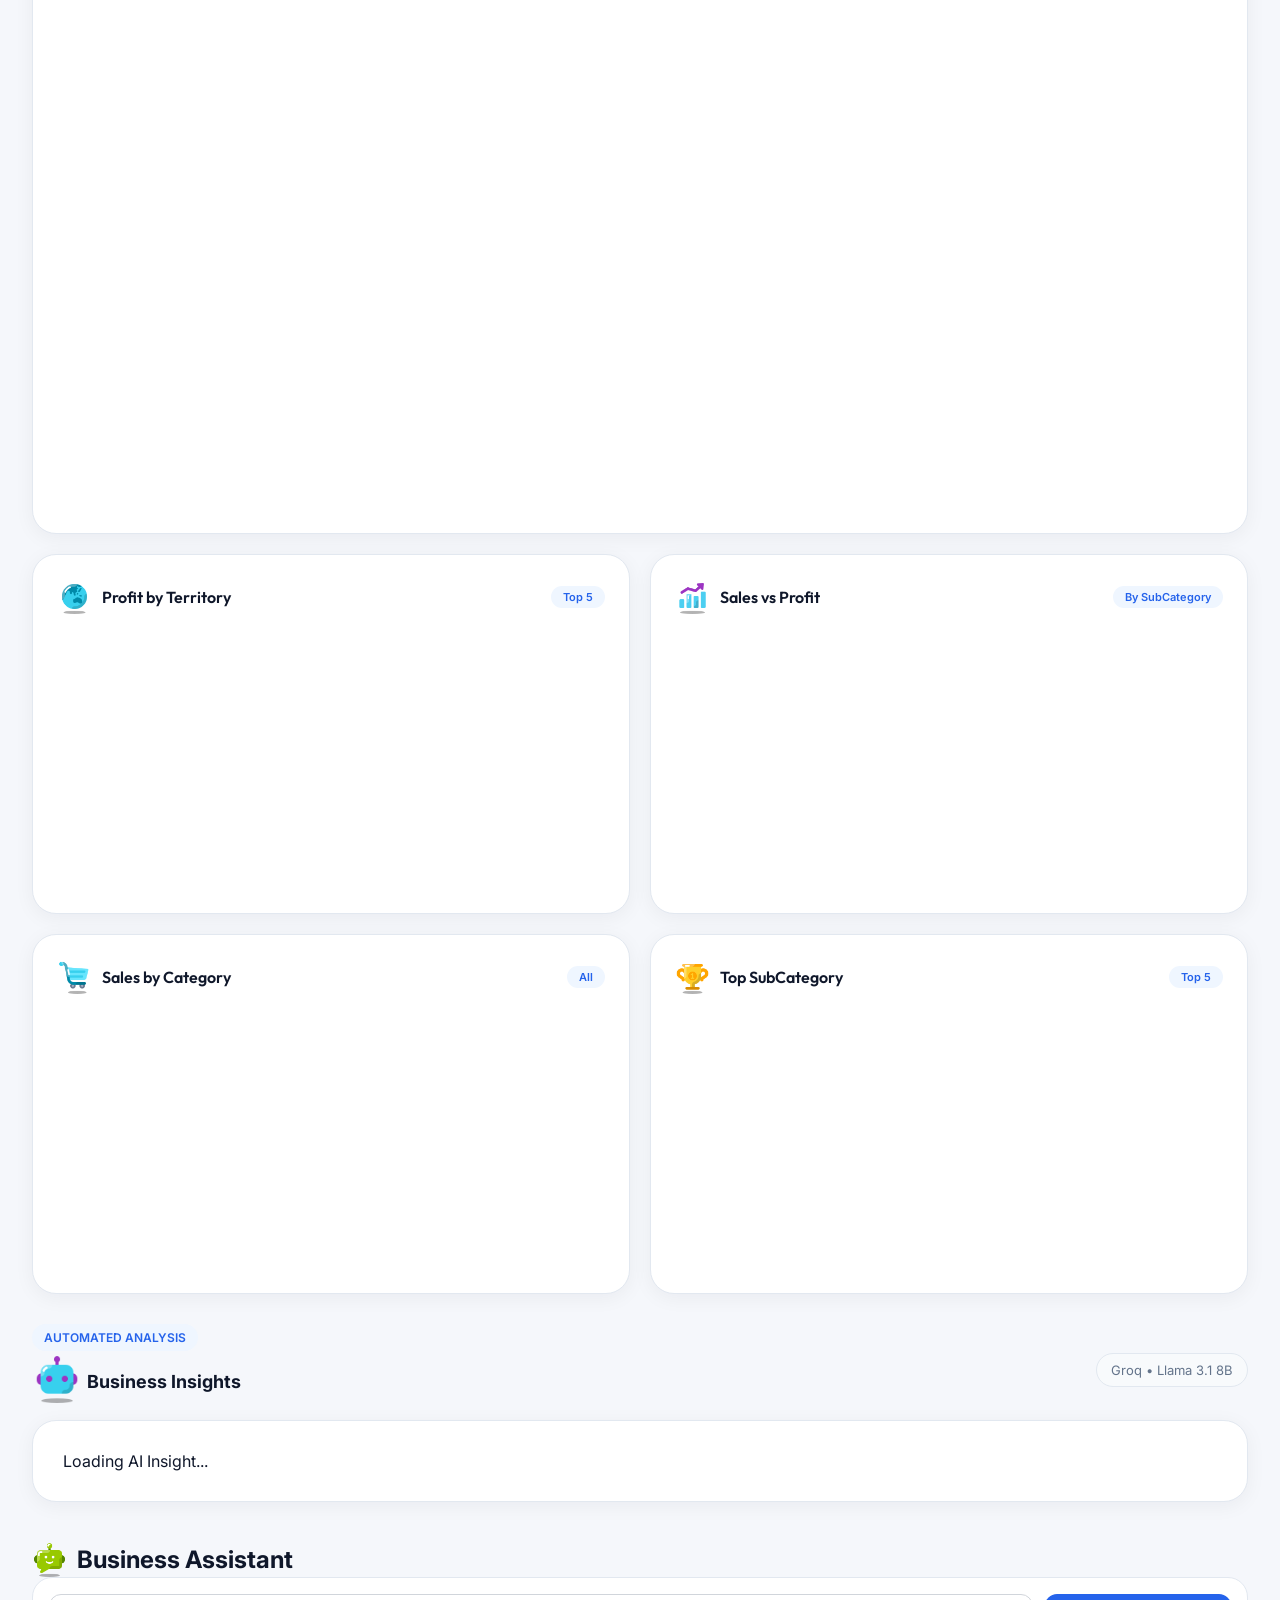
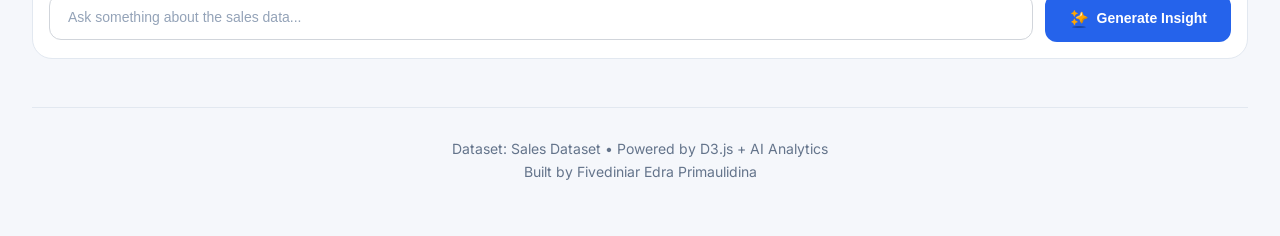
==== commit ec6e33f2: "Update index.html" ====
--- a/index.html
+++ b/index.html
@@ -80,17 +80,57 @@
 
                 <div class="filter-group">
 
-                    <label>Order Date From</label>
-
-                    <input type="date" id="dateFrom" value="2001-01-01">
-
-                </div>
-
-                <div class="filter-group">
-
-                    <label>Order Date To</label>
-
-                    <input type="date" id="dateTo" value="2004-12-31">
+                    <label>Mode Periode</label>
+
+                    <select id="dateMode">
+
+                        <option value="full" selected>
+                            Tanggal Lengkap
+                        </option>
+
+                        <option value="month">
+                            Bulan & Tahun
+                        </option>
+
+                        <option value="year">
+                            Tahun Saja
+                        </option>
+
+                    </select>
+
+                </div>
+
+                <div class="filter-group" id="periodFromGroup">
+
+                    <label>Dari Periode</label>
+
+                    <input type="date" id="dateFrom" value="2001-07-01">
+
+                    <input type="month" id="monthFrom" value="2001-07" style="display: none;">
+
+                    <select id="yearFrom" style="display: none;">
+                        <option value="2001" selected>2001</option>
+                        <option value="2002">2002</option>
+                        <option value="2003">2003</option>
+                        <option value="2004">2004</option>
+                    </select>
+
+                </div>
+
+                <div class="filter-group" id="periodToGroup">
+
+                    <label>Sampai Periode</label>
+
+                    <input type="date" id="dateTo" value="2004-07-31">
+
+                    <input type="month" id="monthTo" value="2004-07" style="display: none;">
+
+                    <select id="yearTo" style="display: none;">
+                        <option value="2001">2001</option>
+                        <option value="2002">2002</option>
+                        <option value="2003">2003</option>
+                        <option value="2004" selected>2004</option>
+                    </select>
 
                 </div>
 
--- a/css/style.css
+++ b/css/style.css
@@ -241,6 +241,138 @@
 
 }
 
+
+/* ==========================
+   FILTER
+========================== */
+
+.filter-section {
+
+    margin-bottom: 24px;
+
+}
+
+.filter-wrap {
+
+    background: white;
+
+    border-radius: 20px;
+
+    padding: 20px;
+
+    border: 1px solid #e2e8f0;
+
+    box-shadow:
+        0 4px 20px rgba(15, 23, 42, .05);
+
+}
+
+.filter-header {
+
+    margin-bottom: 16px;
+
+}
+
+.filter-header h2 {
+
+    font-size: 18px;
+
+    margin-bottom: 4px;
+
+}
+
+.filter-header p {
+
+    color: #64748b;
+
+    font-size: 14px;
+
+}
+
+.filter-grid {
+
+    display: grid;
+
+    grid-template-columns:
+        repeat(auto-fit, minmax(200px, 1fr));
+
+    gap: 16px;
+
+}
+
+.filter-group {
+
+    display: flex;
+
+    flex-direction: column;
+
+    gap: 6px;
+
+}
+
+.filter-group label {
+
+    font-size: 13px;
+
+    font-weight: 600;
+
+    color: #475569;
+
+}
+
+.filter-group input,
+.filter-group select {
+
+    height: 42px;
+
+    border: 1px solid #e2e8f0;
+
+    border-radius: 10px;
+
+    padding: 0 12px;
+
+}
+
+.filter-actions {
+
+    margin-top: 18px;
+
+    display: flex;
+
+    gap: 10px;
+
+}
+
+#applyFilterBtn {
+
+    background: #2563eb;
+
+    color: white;
+
+    border: none;
+
+    padding: 10px 18px;
+
+    border-radius: 10px;
+
+    cursor: pointer;
+
+}
+
+#resetFilterBtn {
+
+    background: white;
+
+    border: 1px solid #e2e8f0;
+
+    padding: 10px 18px;
+
+    border-radius: 10px;
+
+    cursor: pointer;
+
+}
+
 /* ==========================
    HERO
 ========================== */
@@ -822,6 +954,41 @@
 
 }
 
+.chart-header h3 {
+
+    display: flex;
+
+    align-items: center;
+
+    gap: 10px;
+
+}
+
+.chart-title-icon1 {
+
+    width: 35px;
+
+    height: 35px;
+
+    object-fit: contain;
+
+    flex-shrink: 0;
+
+}
+
+.chart-title-icon2 {
+
+    width: 15px;
+
+    height: 15px;
+
+    object-fit: contain;
+
+    flex-shrink: 0;
+
+}
+
+
 /* ==========================
    SUMMARY CARDS
 ========================== */
@@ -857,9 +1024,9 @@
 }
 
 .summary-icon {
-
-    font-size: 28px;
-
+    width: 44px;
+    height: 44px;
+    object-fit: contain;
 }
 
 .summary-card h3 {
@@ -1037,6 +1204,14 @@
 
 #generateNarrative {
 
+    display: inline-flex;
+
+    align-items: center;
+
+    justify-content: center;
+
+    gap: 8px;
+
     background: #2563eb;
 
     color: white;
@@ -1051,6 +1226,8 @@
 
     font-weight: 600;
 
+    line-height: 1;
+
     cursor: pointer;
 
     transition: .2s;
@@ -1066,6 +1243,19 @@
 /* ==========================
    TABS
 ========================== */
+#askButton {
+
+    display: flex;
+
+    align-items: center;
+
+    justify-content: center;
+
+    gap: 8px;
+
+    text-align: center;
+
+}
 
 .anomaly-tabs {
 
@@ -1289,7 +1479,7 @@
 
     align-items: center;
 
-    margin-bottom: 20px;
+    margin-bottom: 5px;
 
 }
 
@@ -1509,7 +1699,11 @@
 
 .btn-icon {
 
-    display: none;
+    width: 20px;
+
+    height: 20px;
+
+    object-fit: contain;
 
 }
 
@@ -1809,4 +2003,194 @@
 
     }
 
-}+}
+
+/* ==========================
+   ICONS
+========================== */
+
+.nav-icon-img {
+    width: 23px;
+    height: 23px;
+    object-fit: contain;
+}
+
+.kpi-icon img {
+    width: 28px;
+    height: 28px;
+    object-fit: contain;
+}
+
+.alert-icon {
+    width: 22px;
+    height: 22px;
+    vertical-align: middle;
+    margin-right: 8px;
+}
+
+.logo-icon img {
+    width: 26px;
+    height: 26px;
+}
+
+
+.section-title {
+
+    display: flex;
+
+    align-items: center;
+
+    gap: 12px;
+
+}
+
+.section-title h2 {
+
+    margin: 0;
+
+}
+
+.title-icon {
+
+    width: 30px;
+
+    height: 30px;
+
+    object-fit: contain;
+
+}
+
+.insight-title {
+
+    display: flex;
+
+    align-items: center;
+
+    gap: 5px;
+
+}
+
+.title-icon2 {
+
+    width: 50px;
+
+    height: 50px;
+
+    object-fit: contain;
+
+    margin-top: -6px;
+
+}
+
+.section-heading1 {
+
+    display: flex;
+
+    align-items: center;
+
+    gap: 10px;
+
+}
+
+.section-icon1 {
+
+    width: 35px;
+
+    height: 35px;
+
+    object-fit: contain;
+
+    flex-shrink: 0;
+
+}
+
+.tab-btn {
+
+    display: flex;
+
+    align-items: center;
+
+    justify-content: center;
+
+    gap: 8px;
+
+}
+
+.tab-icon {
+
+    width: 18px;
+
+    height: 18px;
+
+    object-fit: contain;
+
+    flex-shrink: 0;
+
+}
+
+/* ==========================
+   CHART INSIGHT BOX
+========================== */
+
+.chart-insight-box {
+
+    margin-top: 16px;
+    padding: 14px 16px;
+
+    background: #f8faff;
+    border-left: 4px solid var(--accent-blue);
+    border-radius: 0 var(--radius-sm) var(--radius-sm) 0;
+
+    display: flex;
+    flex-direction: column;
+    gap: 6px;
+
+}
+
+.chart-insight-label {
+
+    font-size: 11px;
+    font-weight: 700;
+    text-transform: uppercase;
+    letter-spacing: 0.05em;
+    color: var(--accent-blue);
+
+}
+
+.chart-insight-box p {
+
+    font-size: 13px;
+    line-height: 1.6;
+    color: var(--text-secondary);
+    margin: 0;
+
+}
+
+.chart-insight-box strong {
+
+    color: var(--text-primary);
+    font-weight: 600;
+
+}
+
+#chartTrend {
+
+    grid-column: 1 / -1;
+
+    width: 100%;
+
+    max-width: 1400px;
+
+    margin: 0 auto;
+
+}
+
+#salesTrendChart {
+
+    width: 100%;
+
+    height: 550px;
+
+    display: block;
+
+}
